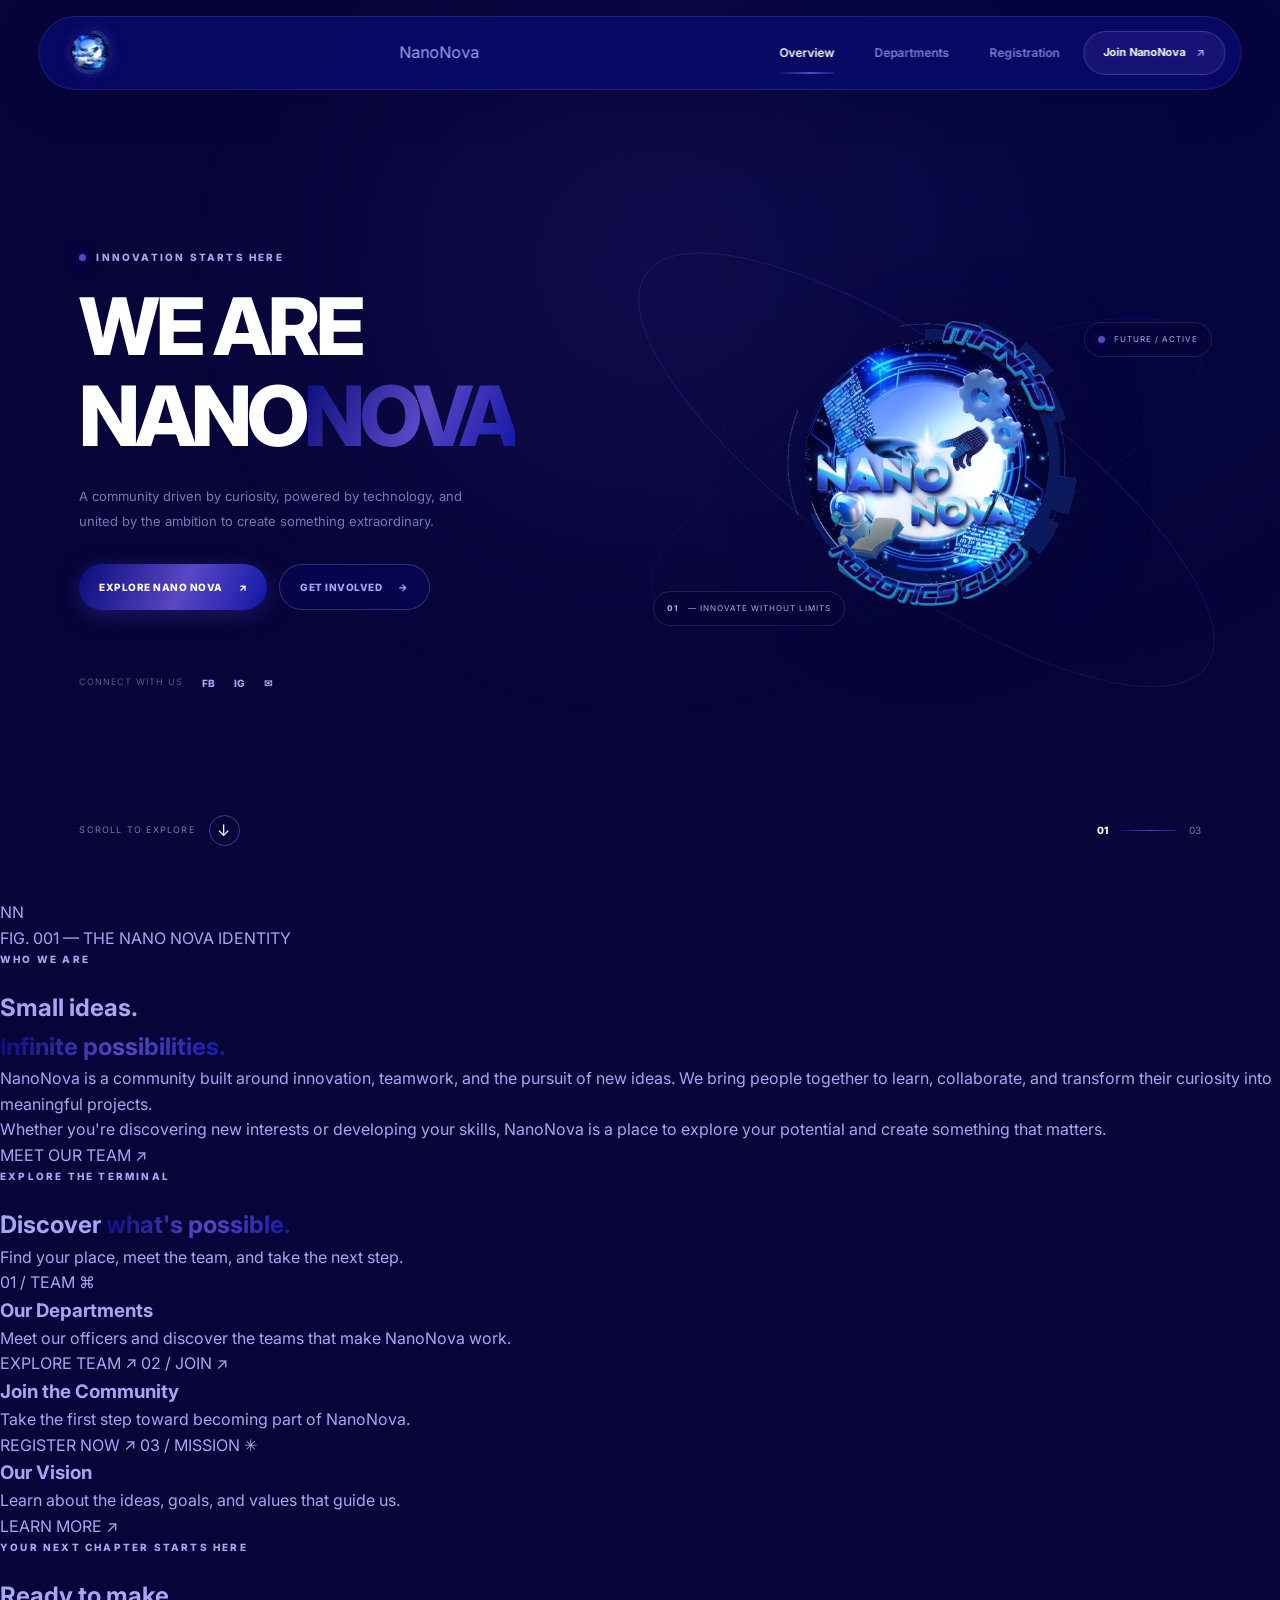
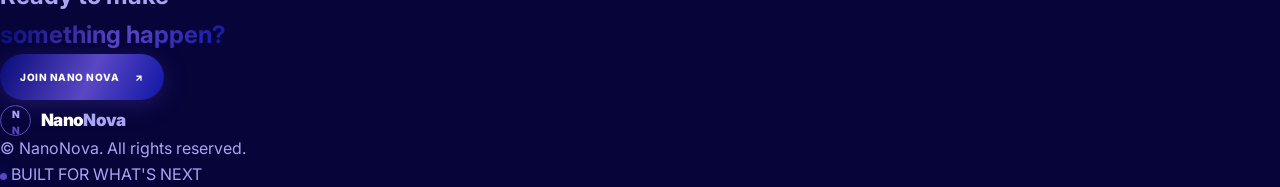
==== Index.html @ 0122948a "Add files via upload" ====
<!DOCTYPE html>
<html lang="en">
<head>
    <meta charset="UTF-8">
    <meta name="viewport" content="width=device-width, initial-scale=1.0">

    <title>NanoNova Terminal</title>
    <meta name="description" content="Welcome to NanoNova — a hub for innovation, collaboration, and student organization.">

    <link rel="icon" type="image/svg+xml" href="assets/logo.png">
    <link rel="stylesheet" href="style.css">

    <link rel="preconnect" href="https://fonts.googleapis.com">
    <link rel="preconnect" href="https://fonts.gstatic.com" crossorigin>
    <link href="https://fonts.googleapis.com/css2?family=Inter:wght@400;500;600;700;800;900&display=swap" rel="stylesheet">
</head>

<body>
    <header class="navbar">
<a href="index.html">
    <img src="assets/logo.png" alt="NanoNova Logo" class="nav-logo" >
</a> NanoNova

        <nav class="nav-links" id="navLinks" aria-label="Main navigation">
            <a href="index.html" class="nav-link active" aria-current="page">Overview</a>
            <a href="departments.html" class="nav-link">Departments</a>
            <a href="registration.html" class="nav-link">Registration</a>
            <a href="registration.html" class="nav-cta">Join NanoNova <span>↗</span></a>
        </nav>

        <button class="menu-toggle" id="menuToggle"
                aria-label="Open navigation menu"
                aria-expanded="false"
                aria-controls="navLinks">
            <span></span>
            <span></span>
        </button>
    </header>

    <main>
        <section class="hero" id="overview">

            <div class="hero-content">
                <p class="eyebrow">
                    <span class="status-dot"></span>
                    INNOVATION STARTS HERE
                </p>

                <h1>
                    WE ARE<br>
                    <span class="hero-title">NANO<span class="gradient-text">NOVA</span></span>
                </h1>

                <p class="hero-description">
                    A community driven by curiosity, powered by technology,
                    and united by the ambition to create something extraordinary.
                </p>

                <div class="hero-actions">
                    <a href="departments.html" class="button button-primary">
                        EXPLORE NANO NOVA <span>↗</span>
                    </a>

                    <a href="registration.html" class="button button-secondary">
                        GET INVOLVED <span>→</span>
                    </a>
                </div>

                <div class="hero-social">
                    <span>CONNECT WITH US</span>
                    <!-- Replace # with your actual social media links -->
                    <a href="#" aria-label="Facebook">FB</a>
                    <a href="#" aria-label="Instagram">IG</a>
                    <a href="#" aria-label="Email">✉</a>
                </div>
            </div>


<div class="hero-visual" aria-label="NanoNova logo">

    <div class="orbit orbit-one"></div>
    <div class="orbit orbit-two"></div>

    <div class="floating-logo">
        <img
            src="assets/logo.png"
            alt="NanoNova Logo"
            class="floating-logo-image"
        />
    </div>

    <div class="floating-tag tag-top">
        <span class="tag-dot"></span>
        FUTURE / ACTIVE
    </div>

    <div class="floating-tag tag-bottom">
        <span>01</span> — INNOVATE WITHOUT LIMITS
    </div>

</div>

            <div class="hero-index">
                <span>01</span>
                <span class="index-line"></span>
                <span>03</span>
            </div>

            <a href="#about" class="scroll-indicator" aria-label="Scroll to About">
                <span>SCROLL TO EXPLORE</span>
                <span class="scroll-arrow">↓</span>
            </a>
        </section>

        <!-- ABOUT SECTION -->
        <section class="about section" id="about">
            <div class="about-visual">
                <div class="about-orb">
                    <div class="orb-ring"></div>
                    <div class="orb-core">NN</div>
                </div>
                <span class="visual-caption">FIG. 001 — THE NANO NOVA IDENTITY</span>
            </div>

            <div class="about-content">
                <p class="eyebrow">WHO WE ARE</p>
                <h2>Small ideas.<br><span class="gradient-text">Infinite possibilities.</span></h2>

                <p>
                    NanoNova is a community built around innovation, teamwork,
                    and the pursuit of new ideas. We bring people together to
                    learn, collaborate, and transform their curiosity into
                    meaningful projects.
                </p>

                <p>
                    Whether you're discovering new interests or developing your
                    skills, NanoNova is a place to explore your potential and
                    create something that matters.
                </p>

                <a href="departments.html" class="text-link">
                    MEET OUR TEAM <span>↗</span>
                </a>
            </div>
        </section>

        <!-- HIGHLIGHTS SECTION -->
        <section class="highlights section">
            <div class="section-heading">
                <div>
                    <p class="eyebrow">EXPLORE THE TERMINAL</p>
                    <h2>Discover <span class="gradient-text">what's possible.</span></h2>
                </div>
                <p class="section-note">
                    Find your place, meet the team, and take the next step.
                </p>
            </div>

            <div class="feature-grid">
                <a href="departments.html" class="feature-card">
                    <span class="card-number">01 / TEAM</span>
                    <span class="feature-icon">⌘</span>
                    <h3>Our Departments</h3>
                    <p>Meet our officers and discover the teams that make NanoNova work.</p>
                    <span class="card-link">EXPLORE TEAM ↗</span>
                </a>

                <a href="registration.html" class="feature-card">
                    <span class="card-number">02 / JOIN</span>
                    <span class="feature-icon">↗</span>
                    <h3>Join the Community</h3>
                    <p>Take the first step toward becoming part of NanoNova.</p>
                    <span class="card-link">REGISTER NOW ↗</span>
                </a>

                <a href="index.html#about" class="feature-card">
                    <span class="card-number">03 / MISSION</span>
                    <span class="feature-icon">✳</span>
                    <h3>Our Vision</h3>
                    <p>Learn about the ideas, goals, and values that guide us.</p>
                    <span class="card-link">LEARN MORE ↗</span>
                </a>
            </div>
        </section>

        <!-- CALL TO ACTION -->
        <section class="join-banner">
            <div>
                <p class="eyebrow">YOUR NEXT CHAPTER STARTS HERE</p>
                <h2>Ready to make<br><span class="gradient-text">something happen?</span></h2>
            </div>
            <a href="registration.html" class="button button-primary">
                JOIN NANO NOVA <span>↗</span>
            </a>
        </section>
    </main>

    <footer class="footer">
        <a href="index.html" class="brand footer-brand">
            <span class="brand-icon">N<span>N</span></span>
            <span class="brand-name">Nano<span>Nova</span></span>
        </a>

        <p>© <span id="year"></span> NanoNova. All rights reserved.</p>
        <span class="footer-status"><span class="status-dot"></span> BUILT FOR WHAT'S NEXT</span>
    </footer>

    <script src="js/script.js"></script>
</body>
</html>
---- style.css ----
/* =========================================

   NANONOVA TERMINAL — CLEAN STYLESHEET

   ========================================= */

:root {

    --bg: #060439;                 /* Cosmic Void */

    --surface: #080B79;            /* Major Tom */

    --surface-light: #1016A5;      /* Dark Galaxy */

    --text: #A9A5F3;               /* Shy Moment */

    --muted: rgba(169, 165, 243, 0.7);

    --purple: #5A47C4;             /* Dragonlord Purple */

    --border: rgba(169, 165, 243, 0.15);

    --glass: rgba(8, 11, 121, 0.65);

    --gradient: linear-gradient(115deg, #080B79, #5A47C4 55%, #1016A5);

}

* {

    margin: 0;

    padding: 0;

    box-sizing: border-box;

}

html {

    scroll-behavior: smooth;

    scroll-padding-top: 100px;

}

body {

    font-family: "Inter", sans-serif;

    background: var(--bg);

    color: var(--text);

    overflow-x: hidden;

    line-height: 1.6;

}

/* Faint background light glow */

body::before {

    content: "";

    position: fixed;

    inset: 0;

    z-index: -1;

    pointer-events: none;

    background:

        radial-gradient(circle at 50% 30%, rgba(90, 71, 196, 0.12), transparent 50%),

        radial-gradient(circle at 80% 20%, rgba(16, 22, 165, 0.08), transparent 40%);

}

a {

    color: inherit;

    text-decoration: none;

}

button {

    font: inherit;

}

/* NAVBAR */

.navbar {

    position: fixed;

    top: 16px;

    left: 50%;

    transform: translateX(-50%);

    z-index: 1000;

    width: min(94%, 1240px);

    min-height: 64px;

    padding: 10px 15px 10px 24px;

    display: flex;

    align-items: center;

    justify-content: space-between;

    gap: 24px;

    background: var(--glass);

    border: 1px solid var(--border);

    border-radius: 50px;

    backdrop-filter: blur(24px);

    -webkit-backdrop-filter: blur(24px);

    box-shadow: 0 10px 40px rgba(6, 4, 57, 0.4);

}

.brand {

    display: inline-flex;

    align-items: center;

    gap: 10px;

    flex-shrink: 0;

}

.brand-icon {

    width: 31px;

    height: 31px;

    display: grid;

    place-items: center;

    border: 1px solid var(--purple);

    border-radius: 50%;

    color: var(--text);

    font-size: 10px;

    font-weight: 900;

    letter-spacing: -2px;

    padding-right: 2px;

}

.brand-icon span {

    color: var(--purple);

}

.brand-name {

    font-size: 17px;

    font-weight: 900;

    letter-spacing: -0.7px;

    color: #fff;

}

.brand-name span {

    color: var(--text);

}

.nav-links {

    display: flex;

    align-items: center;

    gap: 8px;

}

.nav-link {

    position: relative;

    padding: 12px 16px;

    color: rgba(169, 165, 243, 0.75);

    font-size: 12px;

    font-weight: 600;

    transition: color 0.25s ease;

}

.nav-logo {
    width: 45px;
    height: 45px;
    object-fit: contain;
    display: block;
    filter: drop-shadow(0 0 6px rgba(150, 61, 255, 0.3));
}

@media (min-width: 651px) {
    .nav-logo {
        width: 52px;
        height: 52px;
    }
}

.nav-link:hover,

.nav-link.active {

    color: #fff;

}

.nav-link::after {

    content: "";

    position: absolute;

    bottom: 1px;

    left: 16px;

    right: 16px;

    height: 2px;

    background: var(--gradient);

    transform: scaleX(0);

    transition: transform 0.25s ease;

}

.nav-link:hover::after,

.nav-link.active::after {

    transform: scaleX(1);

}

.nav-cta {

    padding: 12px 19px;

    border-radius: 30px;

    background: rgba(90, 71, 196, 0.2);

    border: 1px solid rgba(169, 165, 243, 0.25);

    font-size: 11px;

    font-weight: 700;

    white-space: nowrap;

    color: #fff;

    transition: background 0.25s, transform 0.25s;

}

.nav-cta span {

    margin-left: 8px;

    color: var(--text);

}

.nav-cta:hover {

    background: rgba(90, 71, 196, 0.35);

    transform: translateY(-2px);

}

.menu-toggle {

    display: none;

    width: 42px;

    height: 42px;

    border: 1px solid var(--border);

    background: transparent;

    border-radius: 50%;

    cursor: pointer;

}

.menu-toggle span {

    display: block;

    width: 17px;

    height: 2px;

    margin: 5px auto;

    border-radius: 4px;

    background: var(--text);

}

/* HERO SECTION */

.hero {

    min-height: 100vh;

    position: relative;

    isolation: isolate;

    display: grid;

    grid-template-columns: 1fr 1fr;

    align-items: center;

    gap: 25px;

    max-width: 1500px;

    margin: auto;

    padding: 145px 6.2% 105px;

}

.hero-content {

    position: relative;

    z-index: 2;

    max-width: 650px;

}

.eyebrow {

    display: flex;

    align-items: center;

    gap: 10px;

    margin-bottom: 22px;

    color: var(--text);

    font-size: 10px;

    font-weight: 800;

    letter-spacing: 2.2px;

}

.status-dot,

.tag-dot {

    display: inline-block;

    width: 7px;

    height: 7px;

    flex-shrink: 0;

    border-radius: 50%;

    background: var(--purple);

    box-shadow: 0 0 13px var(--surface-light);

}

.hero h1 {

    font-size: clamp(42px, 6.2vw, 85px);

    line-height: 0.99;

    font-weight: 800;

    letter-spacing: -4px;

    color: #fff;

}

.hero-title {

    display: inline-block;

    margin-top: 9px;

    font-size: clamp(42px, 6.5vw, 91px);

    letter-spacing: -5px;

}

.gradient-text {

    color: transparent;

    background: var(--gradient);

    -webkit-background-clip: text;

    background-clip: text;

}

.hero-description {

    max-width: 410px;

    margin-top: 27px;

    color: var(--muted);

    font-size: 13px;

    line-height: 1.9;

}

.hero-actions {

    display: flex;

    flex-wrap: wrap;

    gap: 12px;

    margin-top: 30px;

}

.button {

    min-height: 46px;

    padding: 0 20px;

    display: inline-flex;

    align-items: center;

    justify-content: center;

    gap: 16px;

    border-radius: 30px;

    font-size: 10px;

    font-weight: 800;

    letter-spacing: 0.5px;

    transition: transform 0.25s ease, box-shadow 0.25s ease;

}

.button:hover {

    transform: translateY(-3px);

}

.button-primary {

    background: var(--gradient);

    color: #fff;

    box-shadow: 0 5px 24px rgba(90, 71, 196, 0.3);

}

.button-primary:hover {

    box-shadow: 0 8px 32px rgba(90, 71, 196, 0.5);

}

.button-secondary {

    border: 1px solid rgba(169, 165, 243, 0.25);

    background: rgba(8, 11, 121, 0.3);

    color: var(--text);

}

.hero-social {

    display: flex;

    align-items: center;

    gap: 19px;

    margin-top: 65px;

}

.hero-social > span {

    color: rgba(169, 165, 243, 0.5);

    font-size: 9px;

    letter-spacing: 1px;

}

.hero-social a {

    color: var(--text);

    font-size: 10px;

    font-weight: 800;

    transition: color 0.2s;

}

.hero-social a:hover {

    color: #fff;

}

/* FLOATING LOGO & ORBITS */

.hero-visual {

    min-height: 410px;

    position: relative;

    display: grid;

    place-items: center;

}

.orbit {

    position: absolute;

    z-index: 1;

    border-radius: 50%;

    pointer-events: none;

    border: 1px solid rgba(16, 22, 165, 0.3);

}

.orbit-one {

    width: 110%;

    height: 45%;

    transform: rotate(-25deg);

    border-color: rgba(16, 22, 165, 0.35);

}

.orbit-two {

    width: 125%;

    height: 55%;

    transform: rotate(35deg);

    border-color: rgba(90, 71, 196, 0.25);

}

.floating-logo {

    position: relative;

    z-index: 2;

    display: flex;

    align-items: center;

    justify-content: center;

    width: clamp(220px, 27vw, 340px);

    aspect-ratio: 1;

    animation: floatLogo 6s ease-in-out infinite;

}

.floating-logo-image {

    width: 100%;

    height: 100%;

    object-fit: contain;

    filter: drop-shadow(0 15px 35px rgba(6, 4, 57, 0.6));

}

@keyframes floatLogo {

    0%, 100% {

        transform: translateY(0) rotate(-2deg);

    }

    50% {

        transform: translateY(-15px) rotate(2deg);

    }

}

.floating-tag {

    position: absolute;

    z-index: 3;

    display: flex;

    align-items: center;

    gap: 9px;

    padding: 10px 13px;

    border: 1px solid var(--border);

    border-radius: 30px;

    background: rgba(6, 4, 57, 0.85);

    backdrop-filter: blur(15px);

    color: var(--text);

    font-size: 8px;

    letter-spacing: 1px;

}

.tag-top {

    top: 14%;

    right: -2%;

}

.tag-bottom {

    bottom: 12%;

    left: 0;

}

.tag-bottom > span {

    color: var(--text);

    font-weight: 800;

}

.hero-index {

    position: absolute;

    bottom: 62px;

    right: 6.2%;

    display: flex;

    align-items: center;

    gap: 13px;

    color: rgba(169, 165, 243, 0.7);

    font-size: 10px;

}

.hero-index > span:first-child {

    color: white;

    font-weight: 800;

}

.index-line {

    width: 55px;

    height: 1px;

    background: var(--gradient);

}

.scroll-indicator {

    position: absolute;

    bottom: 54px;

    left: 6.2%;

    display: flex;

    align-items: center;

    gap: 14px;

    color: rgba(169, 165, 243, 0.7);

    font-size: 9px;

    letter-spacing: 1.2px;

}

.scroll-arrow {

    width: 31px;

    height: 31px;

    display: grid;

    place-items: center;

    border: 1px solid rgba(169, 165, 243, 0.35);

    border-radius: 50%;

    color: white;

    font-size: 16px;

    transition: background 0.2s;

}

.scroll-indicator:hover .scroll-arrow {

    background: rgba(90, 71, 196, 0.3);

}

/* GENERAL SECTIONS */

.section {

    max-width: 1500px;

    margin: auto;

}
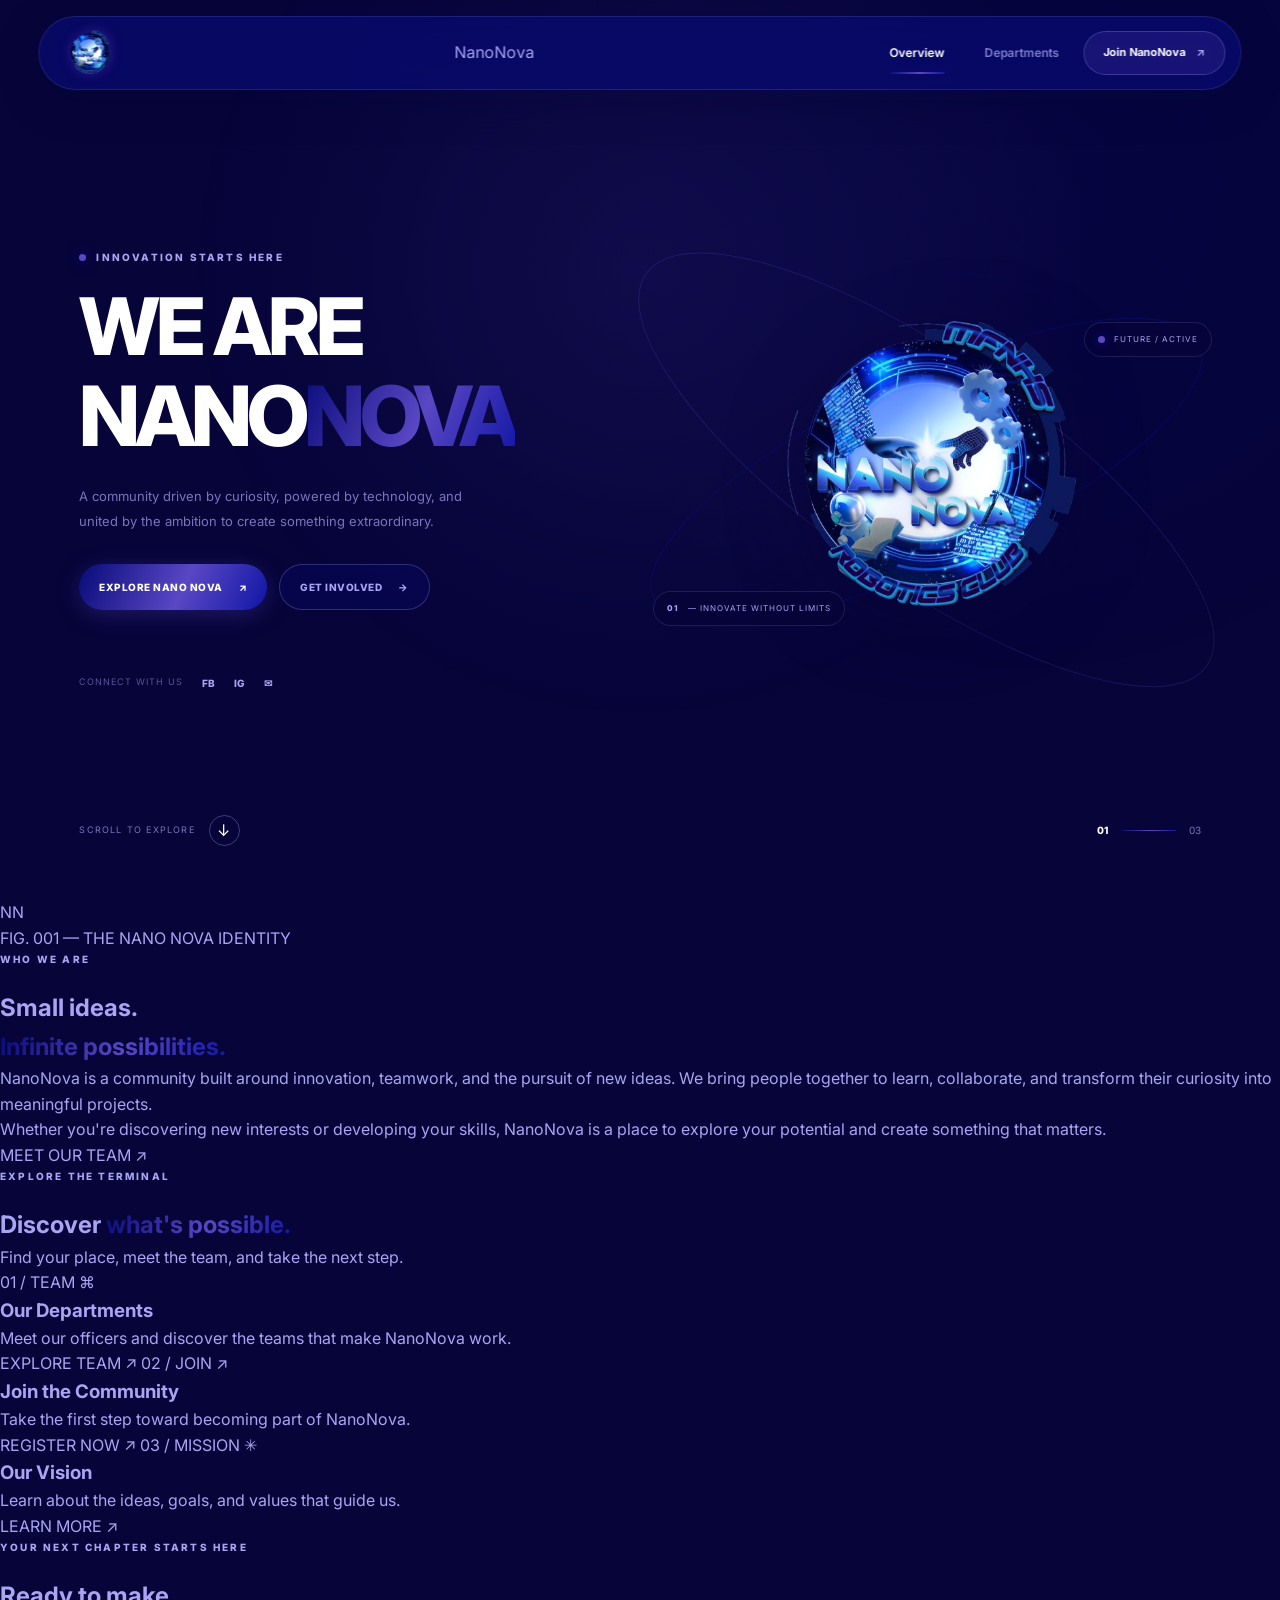
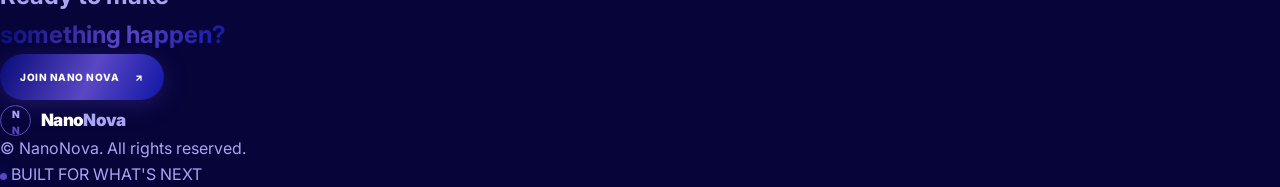
==== commit 5e8a8495: "Update Index.html" ====
--- a/Index.html
+++ b/Index.html
@@ -24,7 +24,6 @@
         <nav class="nav-links" id="navLinks" aria-label="Main navigation">
             <a href="index.html" class="nav-link active" aria-current="page">Overview</a>
             <a href="departments.html" class="nav-link">Departments</a>
-            <a href="registration.html" class="nav-link">Registration</a>
             <a href="registration.html" class="nav-cta">Join NanoNova <span>↗</span></a>
         </nav>
 
@@ -208,4 +207,4 @@
 
     <script src="js/script.js"></script>
 </body>
-</html>+</html>
